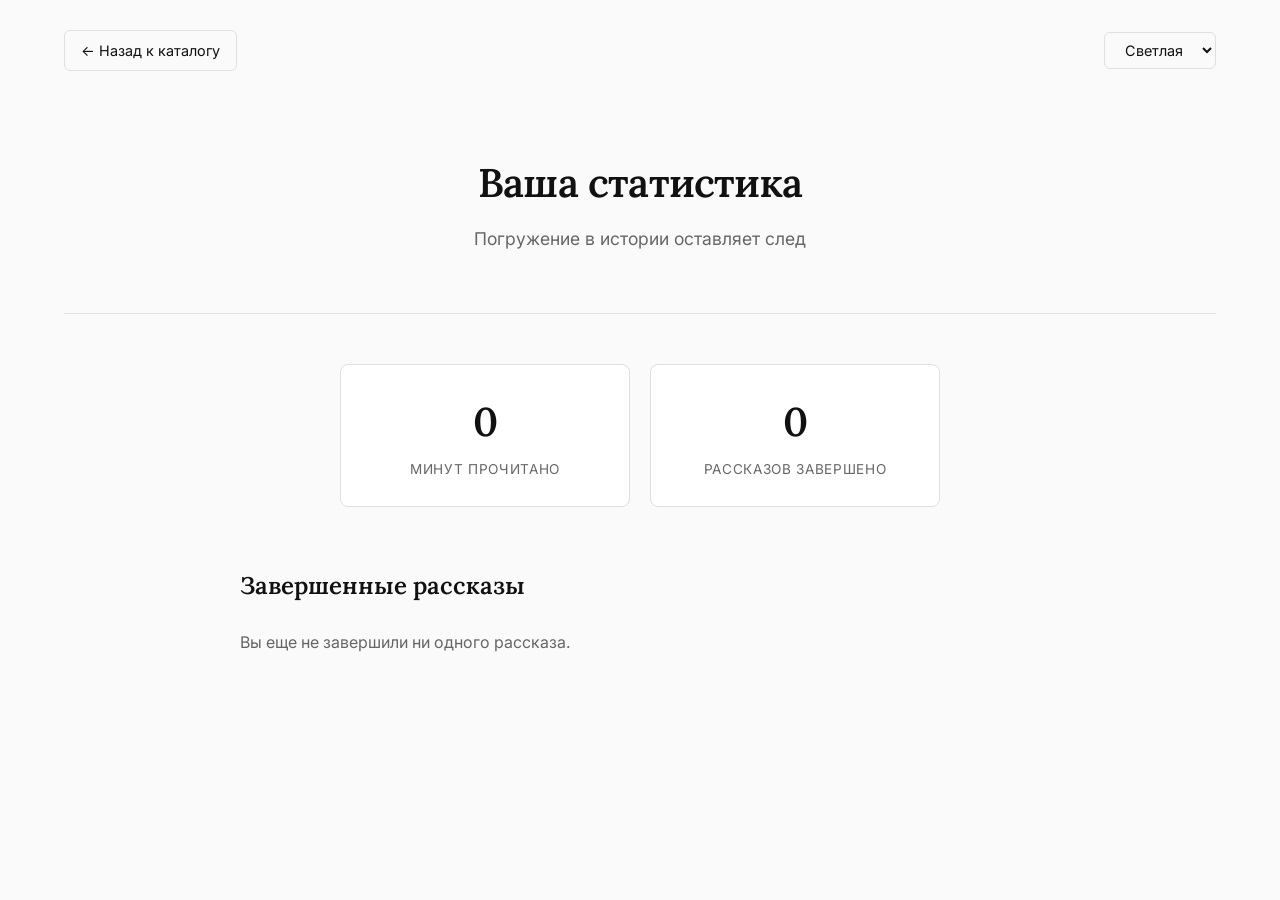
==== stats.html @ a2bb1dcf "Version-1" ====
<!DOCTYPE html>
<html lang="ru">
<head>
    <meta charset="UTF-8">
    <meta name="viewport" content="width=device-width, initial-scale=1.0">
    <title>Статистика — Портфолио рассказов</title>
    
    <link rel="preconnect" href="https://fonts.googleapis.com">
    <link rel="preconnect" href="https://fonts.gstatic.com" crossorigin>
    <link href="https://fonts.googleapis.com/css2?family=Inter:wght@400;500;600;700&family=Lora:ital,wght@0,400;0,600;1,400&display=swap" rel="stylesheet">
    
    <link rel="stylesheet" href="style.css">
</head>
<body>
    <div class="container">
        <header class="stats-header">
            <div class="header-top" style="margin-bottom: 0;">
                <a href="index.html" class="btn" style="text-decoration: none;">← Назад к каталогу</a>
                <div class="header-controls">
                    <select id="theme-selector-stats" class="btn">
                        <option value="light">Светлая</option>
                        <option value="dark">Темная</option>
                        <option value="sepia">Сепия</option>
                    </select>
                </div>
            </div>
        </header>

        <section class="stats-hero">
            <h1>Ваша статистика</h1>
            <p>Погружение в истории оставляет след</p>
        </section>

        <!-- Оставили только две главные метрики -->
        <div class="metrics-grid metrics-grid-minimal">
            <div class="metric-card">
                <div class="metric-val" id="total-time">0</div>
                <div class="metric-label">Минут прочитано</div>
            </div>
            <div class="metric-card">
                <div class="metric-val" id="total-stories">0</div>
                <div class="metric-label">Рассказов завершено</div>
            </div>
        </div>

        <!-- Список прочитанного -->
        <div class="section-container">
            <h2 class="section-title">Завершенные рассказы</h2>
            <div id="finished-list"></div>
        </div>
    </div>

    <script src="data.js"></script>
    <script src="stats.js"></script>
</body>
</html>
---- style.css ----
/* =========================================
   НАСТРОЙКИ ТЕМ (ПЕРЕМЕННЫЕ)
   ========================================= */
:root {
    --bg-primary: #FAFAFA;
    --bg-secondary: #FFFFFF;
    --text-primary: #111111;
    --text-secondary: #666666;
    --accent-color: #8B0000;
    --border-color: #E0E0E0;
    --card-shadow: 0 2px 15px rgba(0, 0, 0, 0.05);
    --transition-speed: 0.3s;
    --font-serif: 'Lora', serif;
    --font-sans: 'Inter', sans-serif;
    --reader-font-size: 18px;
    --reader-line-height: 1.8;
}

[data-theme="dark"] {
    --bg-primary: #121212;
    --bg-secondary: #1E1E1E;
    --text-primary: #E0E0E0;
    --text-secondary: #999999;
    --accent-color: #D4AF37;
    --border-color: #333333;
    --card-shadow: 0 2px 15px rgba(0, 0, 0, 0.3);
}

[data-theme="sepia"] {
    --bg-primary: #F4ECD8;
    --bg-secondary: #FAF6EB;
    --text-primary: #3E2C1C;
    --text-secondary: #6B5744;
    --accent-color: #8B4513;
    --border-color: #D5C4A1;
    --card-shadow: 0 2px 15px rgba(62, 44, 28, 0.1);
}

/* =========================================
   БАЗОВЫЕ СТИЛИ
   ========================================= */
* {
    margin: 0;
    padding: 0;
    box-sizing: border-box;
}

body {
    font-family: var(--font-sans);
    background-color: var(--bg-primary);
    color: var(--text-primary);
    line-height: 1.6;
    -webkit-font-smoothing: antialiased;
    transition: background-color var(--transition-speed) ease, color var(--transition-speed) ease;
}

a {
    color: inherit;
}

.container {
    max-width: 1200px;
    margin: 0 auto;
    padding: 0 24px;
}

/* =========================================
   ШАПКА И КНОПКИ
   ========================================= */
header {
    padding: 30px 0 20px;
    border-bottom: 1px solid var(--border-color);
    margin-bottom: 40px;
    transition: border-color var(--transition-speed) ease;
}

.stats-header {
    border-bottom: none;
    margin-bottom: 0;
}

.header-top {
    display: flex;
    justify-content: space-between;
    align-items: center;
    margin-bottom: 30px;
    flex-wrap: wrap;
    gap: 20px;
}

h1 {
    font-family: var(--font-serif);
    font-size: 2rem;
    font-weight: 600;
    color: var(--text-primary);
    letter-spacing: -0.02em;
}

.header-controls {
    display: flex;
    gap: 15px;
    align-items: center;
}

.btn {
    background: transparent;
    border: 1px solid var(--border-color);
    color: var(--text-primary);
    padding: 8px 16px;
    border-radius: 6px;
    cursor: pointer;
    font-family: var(--font-sans);
    font-size: 0.9rem;
    transition: all 0.2s ease;
}

.btn:hover {
    border-color: var(--accent-color);
    color: var(--accent-color);
}

/* Фильтры */
.filters {
    display: flex;
    gap: 20px;
    flex-wrap: wrap;
}

.filter-btn {
    font-family: var(--font-sans);
    background: none;
    border: none;
    color: var(--text-secondary);
    cursor: pointer;
    font-size: 0.95rem;
    padding-bottom: 4px;
    border-bottom: 2px solid transparent;
    transition: all 0.2s ease;
}

.filter-btn.active {
    color: var(--text-primary);
    border-bottom-color: var(--accent-color);
}

.filter-btn:hover {
    color: var(--text-primary);
}

/* =========================================
   КАРТОЧКИ КАТАЛОГА
   ========================================= */
.grid {
    display: grid;
    grid-template-columns: repeat(auto-fill, minmax(300px, 1fr));
    gap: 25px;
    padding-bottom: 60px;
}

.card {
    background-color: var(--bg-secondary);
    border: 1px solid var(--border-color);
    border-radius: 8px;
    padding: 25px;
    box-shadow: var(--card-shadow);
    display: flex;
    flex-direction: column;
    cursor: pointer;
    position: relative;
    opacity: 0;
    animation: cardEntrance 0.4s ease-out forwards;
    transition: transform 0.2s ease, box-shadow 0.2s ease, background-color var(--transition-speed) ease, border-color var(--transition-speed) ease;
}

.card:hover {
    transform: translateY(-4px);
    box-shadow: 0 8px 25px rgba(0, 0, 0, 0.08);
}

.card-genre {
    font-size: 0.75rem;
    text-transform: uppercase;
    letter-spacing: 0.1em;
    color: var(--accent-color);
    margin-bottom: 15px;
    font-weight: 600;
}

/* Усиленные заголовки для четкости */
.card-title {
    font-family: var(--font-serif);
    font-size: 1.4rem;
    font-weight: 600;
    margin-bottom: 15px;
    line-height: 1.3;
    color: var(--text-primary);
}

.card-excerpt {
    color: var(--text-secondary);
    font-size: 0.95rem;
    margin-bottom: 25px;
    flex-grow: 1;
    display: -webkit-box;
    -webkit-line-clamp: 3;
    -webkit-box-orient: vertical;
    overflow: hidden;
}

.card-footer {
    display: flex;
    justify-content: space-between;
    align-items: center;
    font-size: 0.85rem;
    color: var(--text-secondary);
    border-top: 1px solid var(--border-color);
    padding-top: 15px;
}

.status-badge {
    font-size: 0.8rem;
    padding: 4px 10px;
    border-radius: 20px;
    background: var(--bg-primary);
    border: 1px solid var(--border-color);
    font-weight: 500;
}

.status-badge.read {
    color: #2E7D32;
    border-color: #2E7D32;
}

.status-badge.progress {
    color: #E65100;
    border-color: #E65100;
}

@keyframes cardEntrance {
    from { opacity: 0; transform: translateY(20px); }
    to { opacity: 1; transform: translateY(0); }
}

.card-exit {
    opacity: 0 !important;
    transform: scale(0.95) !important;
    transition: all 0.3s ease-in !important;
    pointer-events: none;
}

/* Плашка статистики внизу */
.stats-bar {
    position: fixed;
    bottom: 20px;
    right: 20px;
    background: var(--bg-secondary);
    border: 1px solid var(--border-color);
    padding: 15px 20px;
    border-radius: 8px;
    font-size: 0.85rem;
    color: var(--text-secondary);
    z-index: 100;
    display: flex;
    flex-direction: column;
    gap: 5px;
    transition: background-color var(--transition-speed) ease, border-color var(--transition-speed) ease;
}

.stats-bar span {
    color: var(--text-primary);
    font-weight: 600;
}

/* =========================================
   СТИЛИ ЧИТАЛКИ (READER)
   ========================================= */
#reading-progress-bar {
    position: fixed;
    top: 0;
    left: 0;
    width: 0%;
    height: 3px;
    background: var(--accent-color);
    z-index: 9999;
    transition: width 0.3s ease;
}

.reader-layout {
    display: flex;
    min-height: 100vh;
}

.reader-sidebar {
    width: 260px;
    background: var(--bg-secondary);
    border-right: 1px solid var(--border-color);
    padding: 30px 20px;
    display: flex;
    flex-direction: column;
    gap: 25px;
    position: sticky;
    top: 0;
    height: 100vh;
    transition: background-color var(--transition-speed) ease, border-color var(--transition-speed) ease;
}

.reader-content {
    flex-grow: 1;
    max-width: 700px;
    margin: 0 auto;
    padding: 60px 40px 120px;
}

/* Усиленный заголовок в читалке */
.reader-title {
    font-family: var(--font-serif);
    font-size: 2.8rem;
    font-weight: 600;
    margin-bottom: 15px;
    line-height: 1.2;
    color: var(--text-primary);
}

.reader-meta {
    color: var(--text-secondary);
    margin-bottom: 50px;
    font-size: 1rem;
    border-bottom: 1px solid var(--border-color);
    padding-bottom: 30px;
}

.reader-text p {
    font-family: var(--font-serif);
    font-size: var(--reader-font-size);
    line-height: var(--reader-line-height);
    margin-bottom: 1.5em;
    color: var(--text-primary);
    text-align: justify;
}

.setting-group {
    display: flex;
    flex-direction: column;
    gap: 10px;
}

.setting-label {
    font-size: 0.75rem;
    text-transform: uppercase;
    letter-spacing: 0.1em;
    color: var(--text-secondary);
    font-weight: 600;
}

.control-row {
    display: flex;
    align-items: center;
    justify-content: space-between;
}

.control-value {
    font-size: 0.9rem;
    color: var(--text-primary);
    min-width: 40px;
    text-align: center;
}

.btn-circle {
    width: 32px;
    height: 32px;
    border-radius: 50%;
    border: 1px solid var(--border-color);
    background: transparent;
    color: var(--text-primary);
    font-size: 1.2rem;
    cursor: pointer;
    display: flex;
    align-items: center;
    justify-content: center;
    transition: all 0.2s ease;
}

.btn-circle:hover {
    border-color: var(--accent-color);
    color: var(--accent-color);
}

/* =========================================
   СИСТЕМА ПЕРЕЛИСТЫВАНИЯ СТРАНИЦ
   ========================================= */
.pagination-wrapper {
    display: flex;
    align-items: center;
    gap: 20px;
    margin-top: 20px;
}

.page-btn {
    background: var(--bg-secondary);
    border: 1px solid var(--border-color);
    color: var(--text-primary);
    width: 48px;
    height: 48px;
    border-radius: 50%;
    cursor: pointer;
    display: flex;
    align-items: center;
    justify-content: center;
    flex-shrink: 0;
    transition: all 0.2s ease;
}

.page-btn:hover:not(.disabled) {
    border-color: var(--accent-color);
    color: var(--accent-color);
}

.page-btn.disabled {
    opacity: 0.3;
    pointer-events: none;
    cursor: default;
}

.pages-viewport {
    overflow: hidden;
    width: 100%;
}

.pages-track {
    display: flex;
    transition: transform 0.4s cubic-bezier(0.25, 0.46, 0.45, 0.94);
}

.single-page {
    min-width: 100%;
    box-sizing: border-box;
}

.page-indicator {
    text-align: center;
    margin-top: 30px;
    color: var(--text-secondary);
    font-size: 0.9rem;
    font-family: var(--font-sans);
}

/* =========================================
   КОМПАКТНЫЙ ТАЙМЕР И КНОПКА ЧТЕНИЯ
   ========================================= */
#finish-read-container {
    position: fixed;
    bottom: 20px;
    right: 20px;
    z-index: 1000;
    display: flex;
    align-items: center;
    gap: 10px;
    padding: 8px 12px;
    background-color: var(--bg-secondary);
    border: 1px solid var(--border-color);
    border-radius: 30px;
    box-shadow: 0 4px 15px rgba(0,0,0,0.05);
    transition: all 0.4s ease;
}

.timer-text {
    font-family: var(--font-sans);
    font-size: 0.85rem;
    color: var(--text-secondary);
    font-variant-numeric: tabular-nums; /* Чтобы цифры не прыгали */
    min-width: 35px;
}

#btn-finish-read {
    padding: 6px 14px;
    font-size: 0.8rem;
    font-family: var(--font-sans);
    font-weight: 500;
    border-radius: 20px;
    border: 1px solid var(--border-color);
    background: transparent;
    color: var(--text-secondary);
    cursor: pointer;
    display: flex;
    align-items: center;
    gap: 6px;
    transition: all 0.2s ease;
}

#btn-finish-read:hover {
    background: var(--accent-color);
    color: #fff;
    border-color: var(--accent-color);
}

/* Адаптивность для мобильных */
@media (max-width: 768px) {
    #finish-read-container {
        bottom: 15px;
        right: 15px;
    }
}

/* =========================================
   СТИЛИ СТАТИСТИКИ (STATS)
   ========================================= */
.stats-hero {
    text-align: center;
    padding: 60px 20px;
    border-bottom: 1px solid var(--border-color);
    margin-bottom: 50px;
}

.stats-hero h1 {
    font-size: 2.5rem;
    margin-bottom: 10px;
}

.stats-hero p {
    color: var(--text-secondary);
    font-size: 1.1rem;
}

.big-number {
    font-family: var(--font-serif);
    font-size: 5rem;
    font-weight: 600;
    color: var(--accent-color);
    line-height: 1;
    margin: 30px 0 10px;
}

.big-number-label {
    color: var(--text-secondary);
    font-size: 1rem;
}

.metrics-grid {
    display: grid;
    grid-template-columns: repeat(auto-fit, minmax(200px, 1fr));
    gap: 20px;
    margin-bottom: 60px;
}

.metric-card {
    background: var(--bg-secondary);
    border: 1px solid var(--border-color);
    border-radius: 8px;
    padding: 25px;
    text-align: center;
    transition: background-color var(--transition-speed) ease, border-color var(--transition-speed) ease;
}

.metric-val {
    font-family: var(--font-serif);
    font-size: 2.5rem;
    font-weight: 600;
    color: var(--text-primary);
    margin-bottom: 5px;
}

.metric-label {
    color: var(--text-secondary);
    font-size: 0.85rem;
    text-transform: uppercase;
    letter-spacing: 0.05em;
}

.section-container {
    max-width: 800px;
    margin: 0 auto 50px;
}

.section-title {
    font-family: var(--font-serif);
    font-size: 1.5rem;
    font-weight: 600;
    margin-bottom: 25px;
    color: var(--text-primary);
}

.progress-item {
    margin-bottom: 20px;
}

.progress-header {
    display: flex;
    justify-content: space-between;
    margin-bottom: 8px;
    font-size: 0.95rem;
}

.progress-track {
    width: 100%;
    height: 6px;
    background: var(--border-color);
    border-radius: 3px;
    overflow: hidden;
}

.progress-fill {
    height: 100%;
    background: var(--accent-color);
    border-radius: 3px;
    transition: width 1s ease-out;
    width: 0%;
}

.finished-item {
    display: flex;
    justify-content: space-between;
    align-items: center;
    padding: 15px 0;
    border-bottom: 1px solid var(--border-color);
}

.finished-item:last-child {
    border-bottom: none;
}

.fi-title {
    font-family: var(--font-serif);
    font-size: 1.1rem;
    font-weight: 600;
}

.fi-genre {
    color: var(--text-secondary);
    font-size: 0.85rem;
    margin-top: 4px;
}

.fi-badge {
    color: #2E7D32;
    font-size: 0.85rem;
    display: flex;
    align-items: center;
    gap: 5px;
    font-weight: 500;
}

/* =========================================
   АДАПТИВНОСТЬ
   ========================================= */
@media (max-width: 768px) {
    h1 { font-size: 1.8rem; }
    .grid { grid-template-columns: 1fr; }
    .stats-bar { 
        bottom: 10px; right: 10px; left: 10px; 
        flex-direction: row; justify-content: space-around;
    }
    .reader-layout { flex-direction: column; }
    .reader-sidebar { 
        width: 100%; height: auto; position: relative; 
        flex-direction: row; flex-wrap: wrap; padding: 20px; 
        border-right: none; border-bottom: 1px solid var(--border-color); 
    }
    .setting-group { min-width: 140px; flex: 1; }
    .reader-content { padding: 40px 20px 100px; }
    .reader-title { font-size: 2rem; }
    .pagination-wrapper { gap: 10px; }
    .page-btn { width: 40px; height: 40px; opacity: 0.7; }
    .page-btn:hover { opacity: 1; }
    #btn-finish-read { padding: 12px 20px; font-size: 0.9rem; }
    #finish-read-container { bottom: 20px; width: calc(100% - 40px); }
    .big-number { font-size: 3.5rem; }
}

/* Стиль для сетки из двух элементов на странице статистики */
.metrics-grid-minimal {
    max-width: 600px;
    margin: 0 auto 60px;
    grid-template-columns: 1fr 1fr;
}
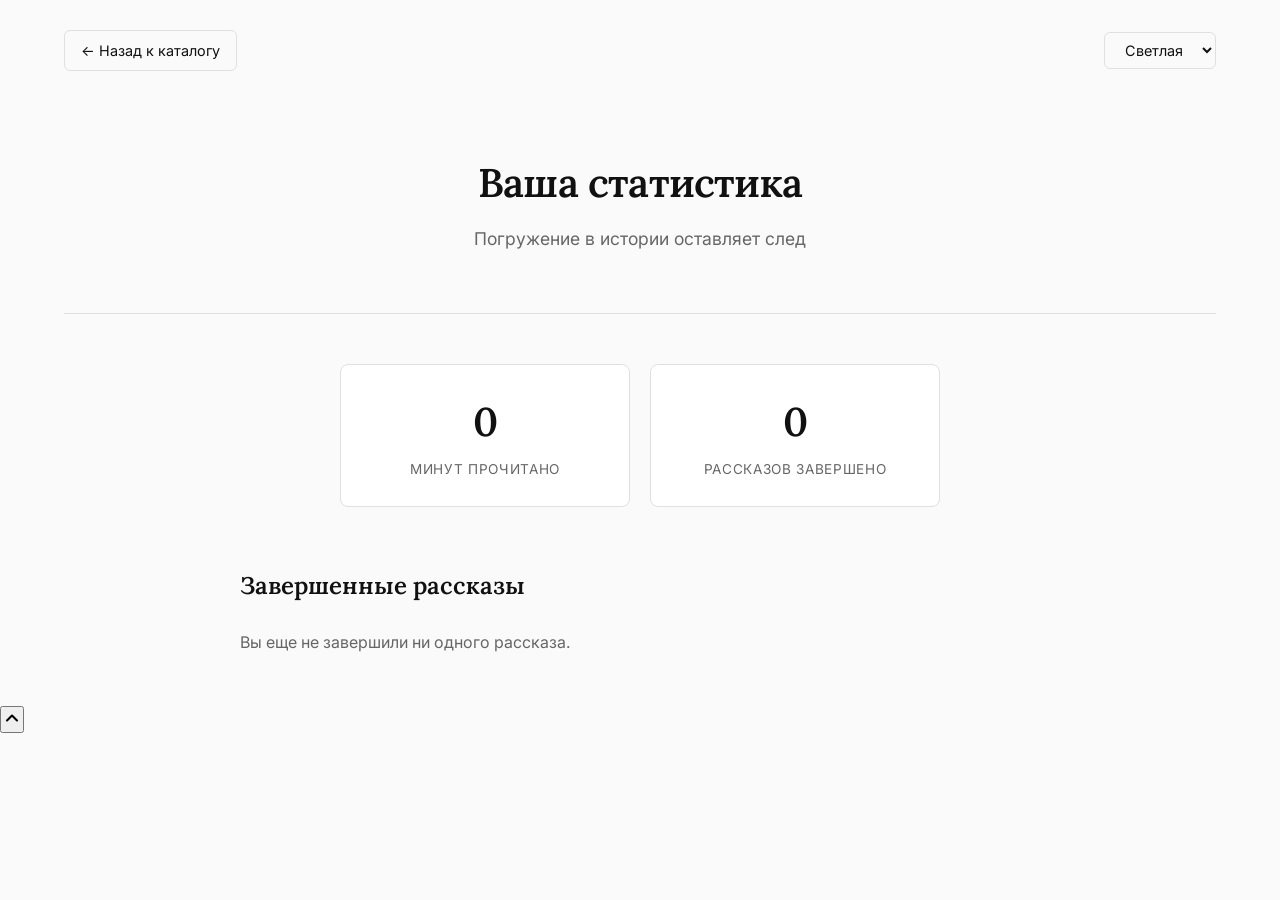
==== commit 95d539c1: "Update stats.html" ====
--- a/stats.html
+++ b/stats.html
@@ -49,8 +49,11 @@
             <div id="finished-list"></div>
         </div>
     </div>
-
+    <!-- Кнопка наверх -->
+    <button id="scroll-to-top-btn" class="scroll-top-btn" title="Вернуться наверх">
+        <svg width="20" height="20" viewBox="0 0 24 24" fill="none" stroke="currentColor" stroke-width="2.5" stroke-linecap="round" stroke-linejoin="round"><polyline points="18 15 12 9 6 15"></polyline></svg>
+    </button>
     <script src="data.js"></script>
     <script src="stats.js"></script>
 </body>
-</html>+</html>
--- a/style.css
+++ b/style.css
@@ -65,7 +65,7 @@
 }
 
 /* =========================================
-   ШАПКА И КНОПКИ
+   ШАПКА, КНОПКИ И БРЕНДИНГ
    ========================================= */
 header {
     padding: 30px 0 20px;
@@ -88,12 +88,29 @@
     gap: 20px;
 }
 
+/* Новый блок для заголовка и псевдонима */
+.header-brand {
+    display: flex;
+    align-items: baseline;
+    gap: 15px;
+}
+
 h1 {
     font-family: var(--font-serif);
     font-size: 2rem;
     font-weight: 600;
     color: var(--text-primary);
     letter-spacing: -0.02em;
+}
+
+/* Стиль псевдонима */
+.author-pseudonym {
+    font-family: var(--font-serif);
+    font-size: 1.2rem;
+    font-style: italic;
+    color: var(--accent-color);
+    font-weight: 400;
+    opacity: 0.9;
 }
 
 .header-controls {
@@ -147,6 +164,23 @@
     color: var(--text-primary);
 }
 
+/* Стиль для блока с цитатой */
+.hero-quote {
+    margin-top: 40px;
+    padding: 30px 0;
+    border-top: 1px solid var(--border-color);
+    transition: border-color var(--transition-speed) ease;
+}
+
+.hero-quote p {
+    font-family: var(--font-serif);
+    font-size: 1.15rem;
+    line-height: 1.8;
+    color: var(--text-secondary);
+    font-style: italic;
+    max-width: 900px;
+}
+
 /* =========================================
    КАРТОЧКИ КАТАЛОГА
    ========================================= */
@@ -186,7 +220,6 @@
     font-weight: 600;
 }
 
-/* Усиленные заголовки для четкости */
 .card-title {
     font-family: var(--font-serif);
     font-size: 1.4rem;
@@ -248,7 +281,7 @@
     pointer-events: none;
 }
 
-/* Плашка статистики внизу */
+/* Плашка статистики внизу главной */
 .stats-bar {
     position: fixed;
     bottom: 20px;
@@ -311,7 +344,6 @@
     padding: 60px 40px 120px;
 }
 
-/* Усиленный заголовок в читалке */
 .reader-title {
     font-family: var(--font-serif);
     font-size: 2.8rem;
@@ -467,7 +499,7 @@
     font-family: var(--font-sans);
     font-size: 0.85rem;
     color: var(--text-secondary);
-    font-variant-numeric: tabular-nums; /* Чтобы цифры не прыгали */
+    font-variant-numeric: tabular-nums;
     min-width: 35px;
 }
 
@@ -493,14 +525,6 @@
     border-color: var(--accent-color);
 }
 
-/* Адаптивность для мобильных */
-@media (max-width: 768px) {
-    #finish-read-container {
-        bottom: 15px;
-        right: 15px;
-    }
-}
-
 /* =========================================
    СТИЛИ СТАТИСТИКИ (STATS)
    ========================================= */
@@ -540,6 +564,13 @@
     grid-template-columns: repeat(auto-fit, minmax(200px, 1fr));
     gap: 20px;
     margin-bottom: 60px;
+}
+
+/* Сетка специально для двух элементов на странице статистики */
+.metrics-grid-minimal {
+    max-width: 600px;
+    margin: 0 auto 60px;
+    grid-template-columns: 1fr 1fr;
 }
 
 .metric-card {
@@ -640,15 +671,24 @@
 }
 
 /* =========================================
-   АДАПТИВНОСТЬ
+   АДАПТИВНОСТЬ (МОБИЛЬНЫЕ УСТРОЙСТВА)
    ========================================= */
 @media (max-width: 768px) {
     h1 { font-size: 1.8rem; }
+    
+    /* Псевдоним переносится на новую строку */
+    .header-brand {
+        flex-direction: column;
+        gap: 5px;
+    }
+    
     .grid { grid-template-columns: 1fr; }
+    
     .stats-bar { 
         bottom: 10px; right: 10px; left: 10px; 
         flex-direction: row; justify-content: space-around;
     }
+    
     .reader-layout { flex-direction: column; }
     .reader-sidebar { 
         width: 100%; height: auto; position: relative; 
@@ -658,17 +698,17 @@
     .setting-group { min-width: 140px; flex: 1; }
     .reader-content { padding: 40px 20px 100px; }
     .reader-title { font-size: 2rem; }
+    
     .pagination-wrapper { gap: 10px; }
     .page-btn { width: 40px; height: 40px; opacity: 0.7; }
     .page-btn:hover { opacity: 1; }
+    
     #btn-finish-read { padding: 12px 20px; font-size: 0.9rem; }
     #finish-read-container { bottom: 20px; width: calc(100% - 40px); }
+    
     .big-number { font-size: 3.5rem; }
-}
-
-/* Стиль для сетки из двух элементов на странице статистики */
-.metrics-grid-minimal {
-    max-width: 600px;
-    margin: 0 auto 60px;
-    grid-template-columns: 1fr 1fr;
-}+    
+    .hero-quote p {
+        font-size: 1.05rem;
+    }
+}
